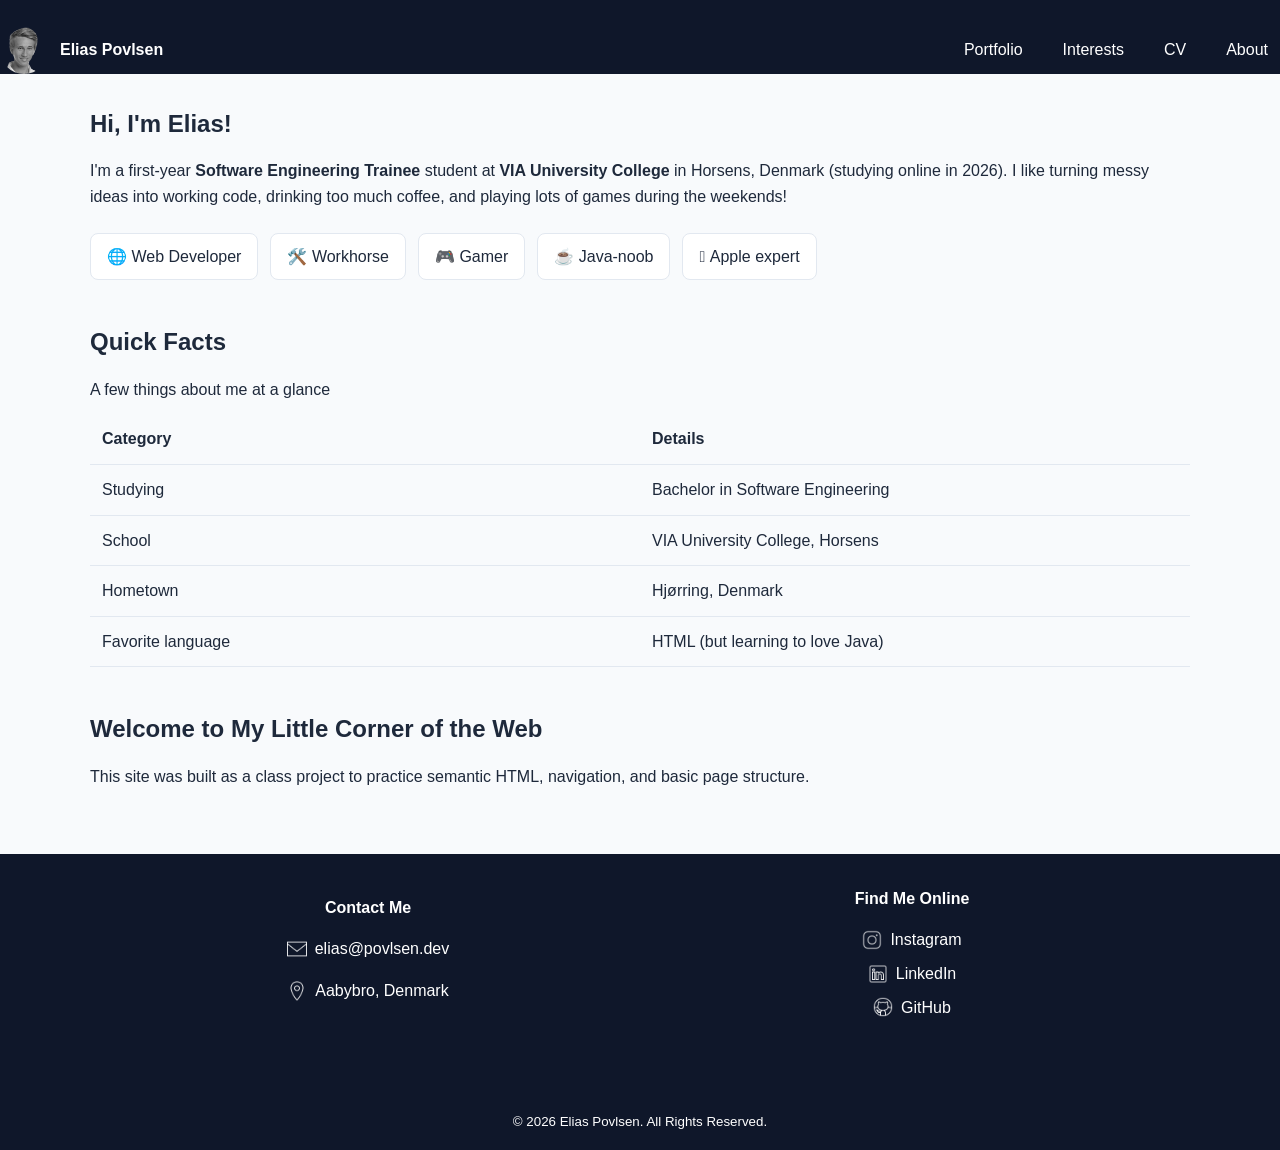
==== index.html @ 24a4d9d6 "Update index.html" ====
<!doctype html>
<html lang="en">
  <head>
    <meta charset="utf-8" />
    <meta name="viewport" content="width=device-width, initial-scale=1.0" />
    <link rel="stylesheet" href="styles/styles.css" />
    <link rel="icon" type="image/png" href="img/eleous.png" />
    <title>Elias Povlsen | Home</title>
  </head>
  <body>
    <header>
      <a href="/" class="brand">
        <img
          src="img/eleous.png"
          alt="Profile image of Elias Povlsen"
          class="logo-elias"
        />
        <p><strong>Elias Povlsen</strong></p>
      </a>

      <nav aria-label="Main navigation">
        <ul>
          <li><a href="portfolio.html">Portfolio</a></li>
          <li><a href="interests.html">Interests</a></li>
          <li><a href="cv.html">CV</a></li>
          <li><a href="about.html">About</a></li>
        </ul>
      </nav>
    </header>

    <main>
      <section>
        <h1>Hi, I'm Elias!</h1>
        <p>
          I'm a first-year <strong>Software Engineering Trainee</strong> student
          at <strong>VIA University College</strong> in Horsens, Denmark
          (studying online in 2026). I like turning messy ideas into working
          code, drinking too much coffee, and playing lots of games during the
          weekends!
        </p>
        <ul class="interests-list">
          <li>🌐 Web Developer</li>
          <li>🛠️ Workhorse</li>
          <li>🎮 Gamer</li>
           <li>☕ Java-noob</li>
           <li> Apple expert</li>
        </ul>
      </section>

      <section>
        <h2>Quick Facts</h2>
        <table>
          <caption>
            A few things about me at a glance
          </caption>
          <thead>
            <tr>
              <th>Category</th>
              <th>Details</th>
            </tr>
          </thead>
          <tbody>
            <tr>
              <td>Studying</td>
              <td>Bachelor in Software Engineering</td>
            </tr>
            <tr>
              <td>School</td>
              <td>VIA University College, Horsens</td>
            </tr>
            <tr>
              <td>Hometown</td>
              <td>Hjørring, Denmark</td>
            </tr>
            <tr>
              <td>Favorite language</td>
              <td>HTML (but learning to love Java)</td>
            </tr>
          </tbody>
        </table>
      </section>

      <section>
        <h2>Welcome to My Little Corner of the Web</h2>
        <p>
          This site was built as a class project to practice semantic HTML,
          navigation, and basic page structure.
        </p>
      </section>
    </main>

    <footer>
      <div class="footer-sections">
        <section class="contact">
          <p><strong>Contact Me</strong></p>

          <p>
            <a href="mailto:elias@povlsen.dev">
              <img src="img/email.png" alt="" />
              elias@povlsen.dev
            </a>
          </p>

          <p>
            <span>
              <img src="img/location.png" alt="" />
              Aabybro, Denmark
            </span>
          </p>
        </section>

        <section class="socials">
          <p><strong>Find Me Online</strong></p>
          <ul>
            <li>
              <a
                href="https://instagram.com/eliaspovlsen"
                target="_blank"
                rel="noopener noreferrer"
              >
                <img src="img/instagram.png" alt="" />
                Instagram
              </a>
            </li>

            <li>
              <a
                href="https://www.linkedin.com/in/elias-povlsen-b66466187/"
                target="_blank"
                rel="noopener noreferrer"
              >
                <img src="img/linkedin.png" alt="" />
                LinkedIn
              </a>
            </li>

            <li>
              <a
                href="https://github.com/klobb-hub"
                target="_blank"
                rel="noopener noreferrer"
              >
                <img src="img/github.png" alt="" />
                GitHub
              </a>
            </li>
          </ul>
        </section>
      </div>

      <p class="copyright">
        <small>&copy; 2026 Elias Povlsen. All Rights Reserved.</small>
      </p>
    </footer>
  </body>
</html>
---- styles/styles.css ----
/* =========================
   Base styles
   ========================= */

:root {
  --navbar-background: #0f172a;
  --accent: #3b82f6;
  --accent-hover: #60a5fa;
  --background: #f8fafc;
  --cards: #ffffff;
  --primary-text: #1e293b;
  --secondary-text: #64748b;
  --border: #e2e8f0;
  --success: #10b981;
  --footer: #ffffff;
}

* {
  box-sizing: border-box;
}

html {
  scroll-behavior: smooth;
}

body {
  margin: 0;
  font-family: Arial, sans-serif;
  line-height: 1.6;
  color: var(--primary-text);
  background: var(--background);
}

img {
  display: block;
  max-width: 100%;
  height: auto;
}

a {
  color: var(--accent);
}

a:hover {
  color: var(--accent-hover);
}

nav a,
footer a {
  color: inherit;
}

a:focus-visible {
  outline: 2px solid var(--accent);
  outline-offset: 3px;
}

main {
  width: 85%;
  max-width: 1100px;
  min-height: 60vh;
  margin-inline: auto;
  padding: 1rem 0;
}
/* =========================
   Header and navigation
   ========================= */

header {
  width: 100%;
  background-color: var(--navbar-background);
  color: white;
  display: flex;
  flex-direction: column;
  gap: 0.5rem;
  padding-top: 2%;
}

.brand {
  display: flex;
  align-items: center;
  justify-content: center;
  gap: 0.75rem;
  color: inherit;
  text-decoration: none;
}

.brand p {
  margin: 0;
}

.logo-elias {
  width: 48px;
  height: 48px;
  border-radius: 50%;
  object-fit: cover;
}

nav ul {
  display: flex;
  align-items: center;
  justify-content: center;
  flex-wrap: wrap;
  gap: 1rem;
  list-style: none;
  padding: 0;
  margin: 0;
}

nav a {
  display: block;
  padding: 0.5rem 0.75rem;
  text-decoration: none;
}

nav a:hover,
nav a:focus {
  text-decoration: underline;
}

/* =========================
   Main content
   ========================= */

section {
  margin-bottom: 3rem;
}

article {
  margin-bottom: 2rem;
}

h1,
h2 {
  line-height: 1.2;
}

table {
  width: 100%;
  border-collapse: collapse;
  overflow-wrap: anywhere;
}

th,
td {
  padding: 0.75rem;
  text-align: left;
  border-bottom: 1px solid var(--border);
}

th {
  width: 33%;
  }

caption {
  margin-bottom: 0.75rem;
  text-align: left;
}

/* =========================
   Lists styling
   ========================= */

.interests-list {
  list-style: none;
  padding: 0;
  margin: 1.5rem 0;
  display: flex;
  flex-wrap: wrap;
  gap: 0.75rem;
}

.interests-list li {
  padding: 0.6rem 1rem;
  background: var(--cards);
  border: 1px solid var(--border);
  border-radius: 8px;
}

/* =========================
   Grid use case:
   About / CV / general cards
   ========================= */

.content-grid {
  display: grid;
  grid-template-columns: 1fr;
  gap: 1.5rem;
}

.card {
  min-width: 0;
  padding: 1.25rem;
  background: var(--cards);
  border: 1px solid var(--border);
}

/* =========================
   Portfolio grid
   ========================= */

.projects {
  display: grid;
  grid-template-columns: 1fr;
  gap: 1.5rem;
}

.project {
  min-width: 0;
  padding: 1.5rem;
  background: var(--cards);
  border: 1px solid var(--border);
  border-radius: 8px;
  display: grid;
  grid-template-columns: 1fr;
  gap: 1.5rem;
  align-items: start;
}

.project p {
  overflow-wrap: break-word;
}

.project img {
  width: 100%;
  aspect-ratio: 16 / 9;
  object-fit: cover;
}

/* =========================
   Footer
   ========================= */

footer {
  width: 100%;
  background: var(--navbar-background);
  color: var(--footer);
  padding: 1rem 0;
}

.footer-sections {
  width: 90%;
  max-width: 1100px;
  margin: 0 auto;
  display: flex;
  flex-direction: column;
  align-items: center;
  text-align: center;
  gap: 0rem;
}

.contact,
.socials {
  flex: 1;
  text-align: center;
}

.contact a,
.contact span {
  display: flex;
  align-items: center;
  justify-content: center;
  gap: 0.5rem;
  width: fit-content;
  margin: 0 auto;
  text-decoration: none;
}

.contact img,
.socials img {
  width: 20px;
  height: 20px;
}

.socials ul {
  list-style: none;
  padding: 0;
  margin: 0;
}

.socials li {
  margin-bottom: 0.5rem;
}

.socials a {
  display: flex;
  align-items: center;
  justify-content: center;
  gap: 0.5rem;
  width: fit-content;
  margin: 0 auto;
  text-decoration: none;
}

.copyright {
  width: 90%;
  max-width: 1100px;
  margin: 2rem auto 0;
  text-align: center;
}

/* =========================
   375px - Small mobile
   ========================= */

@media (max-width: 375px) {
  main {
    width: 92%;
  }

  nav ul {
    gap: 0.5rem;
  }

  nav a {
    padding: 0.4rem 0.5rem;
  }

  .card {
    padding: 1rem;
  }

  .project {
    padding: 1rem;
  }

  th,
  td {
    padding: 0.5rem;
  }
}

/* =========================
   768px - Phones / Tablets
   ========================= */

@media (min-width: 768px) {
  header {
    flex-direction: row;
    justify-content: space-between;
    align-items: center;
  }

  nav ul {
    justify-content: flex-end;
  }

  .content-grid {
    grid-template-columns: repeat(2, 1fr);
  }

  .projects {
    grid-template-columns: repeat(2, 1fr);
  }

  .footer-sections {
    flex-direction: row;
  }
}

/* =========================
   1024px - Desktop
   ========================= */

@media (min-width: 1024px) {
  main {
    width: 95%;
    padding: 1rem 0;
  }

  .brand {
    justify-content: flex-start;
  }

  header {
    flex-direction: row;
    justify-content: space-between;
    align-items: center;
  }

  .footer-sections,
  .copyright {
    width: 85%;
  }

  .projects {
    grid-template-columns: repeat(3, 1fr);
  }
}
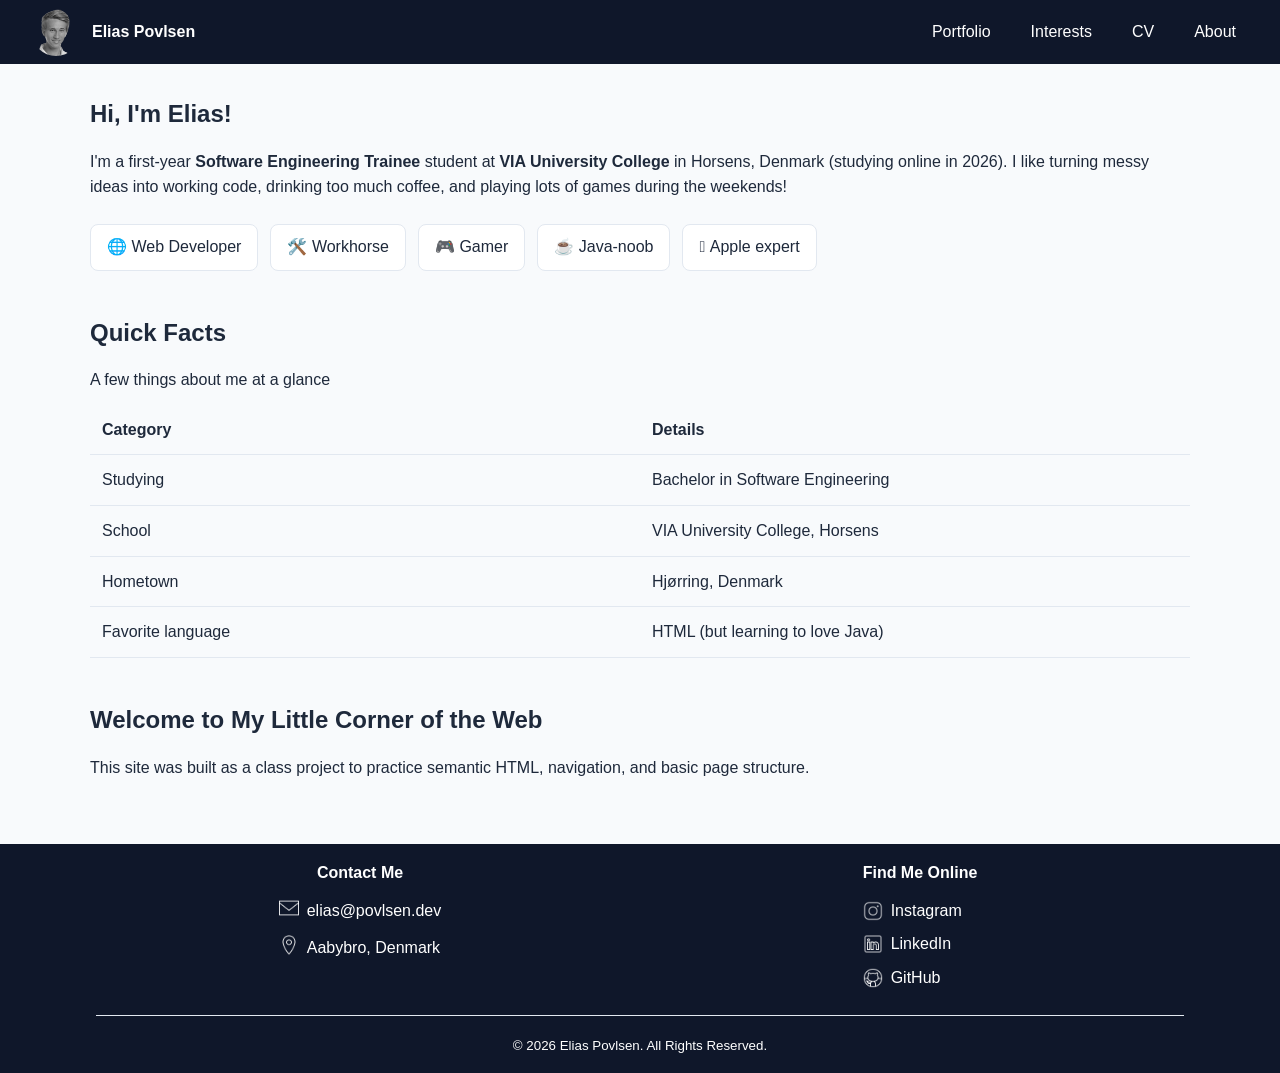
==== commit a26da13f: "Update index.html" ====
--- a/index.html
+++ b/index.html
@@ -13,8 +13,7 @@
         <img
           src="img/eleous.png"
           alt="Profile image of Elias Povlsen"
-          class="logo-elias"
-        />
+          class="logo-elias">
         <p><strong>Elias Povlsen</strong></p>
       </a>
 
@@ -96,14 +95,14 @@
 
           <p>
             <a href="mailto:elias@povlsen.dev">
-              <img src="img/email.png" alt="" />
+              <img src="img/email.png" alt="">
               elias@povlsen.dev
             </a>
           </p>
 
           <p>
             <span>
-              <img src="img/location.png" alt="" />
+              <img src="img/location.png" alt="">
               Aabybro, Denmark
             </span>
           </p>
@@ -118,7 +117,7 @@
                 target="_blank"
                 rel="noopener noreferrer"
               >
-                <img src="img/instagram.png" alt="" />
+                <img src="img/instagram.png" alt="">
                 Instagram
               </a>
             </li>
@@ -129,7 +128,7 @@
                 target="_blank"
                 rel="noopener noreferrer"
               >
-                <img src="img/linkedin.png" alt="" />
+                <img src="img/linkedin.png" alt="">
                 LinkedIn
               </a>
             </li>
@@ -140,7 +139,7 @@
                 target="_blank"
                 rel="noopener noreferrer"
               >
-                <img src="img/github.png" alt="" />
+                <img src="img/github.png" alt="">
                 GitHub
               </a>
             </li>
--- a/styles/styles.css
+++ b/styles/styles.css
@@ -3,16 +3,13 @@
    ========================= */
 
 :root {
-  --navbar-background: #0f172a;
-  --accent: #3b82f6;
+  --navbar-footer-background: #0f172a;
   --accent-hover: #60a5fa;
   --background: #f8fafc;
   --cards: #ffffff;
   --primary-text: #1e293b;
-  --secondary-text: #64748b;
   --border: #e2e8f0;
-  --success: #10b981;
-  --footer: #ffffff;
+  --navbar-footer-text: #ffffff;
 }
 
 * {
@@ -20,7 +17,7 @@
 }
 
 html {
-  scroll-behavior: smooth;
+  scroll-behavior: auto;
 }
 
 body {
@@ -37,22 +34,14 @@
   height: auto;
 }
 
-a {
-  color: var(--accent);
-}
-
 a:hover {
   color: var(--accent-hover);
+  transition: 0.5s;
 }
 
 nav a,
 footer a {
   color: inherit;
-}
-
-a:focus-visible {
-  outline: 2px solid var(--accent);
-  outline-offset: 3px;
 }
 
 main {
@@ -62,20 +51,20 @@
   margin-inline: auto;
   padding: 1rem 0;
 }
+
 /* =========================
    Header and navigation
    ========================= */
 
 header {
   width: 100%;
-  background-color: var(--navbar-background);
-  color: white;
+  background-color: var(--navbar-footer-background);
+  color: var(--navbar-footer-text);
   display: flex;
   flex-direction: column;
   gap: 0.5rem;
-  padding-top: 2%;
-}
-
+  padding: 0.5rem 2rem;
+}
 .brand {
   display: flex;
   align-items: center;
@@ -115,7 +104,7 @@
 
 nav a:hover,
 nav a:focus {
-  text-decoration: underline;
+  text-decoration: solid;
 }
 
 /* =========================
@@ -138,7 +127,6 @@
 table {
   width: 100%;
   border-collapse: collapse;
-  overflow-wrap: anywhere;
 }
 
 th,
@@ -146,11 +134,12 @@
   padding: 0.75rem;
   text-align: left;
   border-bottom: 1px solid var(--border);
+  overflow-wrap: break-word;
 }
 
 th {
   width: 33%;
-  }
+}
 
 caption {
   margin-bottom: 0.75rem;
@@ -178,8 +167,8 @@
 }
 
 /* =========================
-   Grid use case:
-   About / CV / general cards
+   Grids:
+   About / CV / interests / portfolio / general cards
    ========================= */
 
 .content-grid {
@@ -198,12 +187,6 @@
 /* =========================
    Portfolio grid
    ========================= */
-
-.projects {
-  display: grid;
-  grid-template-columns: 1fr;
-  gap: 1.5rem;
-}
 
 .project {
   min-width: 0;
@@ -233,36 +216,37 @@
 
 footer {
   width: 100%;
-  background: var(--navbar-background);
-  color: var(--footer);
+  background: var(--navbar-footer-background);
+  color: var(--navbar-footer-text);
   padding: 1rem 0;
 }
 
 .footer-sections {
   width: 90%;
   max-width: 1100px;
-  margin: 0 auto;
-  display: flex;
-  flex-direction: column;
-  align-items: center;
-  text-align: center;
-  gap: 0rem;
+  margin: auto;
+  display: grid;
+  grid-template-columns: 1fr 1fr;
+  gap: 2rem;
+  justify-items: center;
+  align-items: start;
+  text-align: left;
 }
 
 .contact,
 .socials {
-  flex: 1;
+  margin: 0;
   text-align: center;
+  align-items: center;
 }
 
 .contact a,
-.contact span {
-  display: flex;
-  align-items: center;
-  justify-content: center;
+.contact span,
+.socials a {
+  display: flex;
+  justify-content: flex-start;
   gap: 0.5rem;
-  width: fit-content;
-  margin: 0 auto;
+    width: fit-content;
   text-decoration: none;
 }
 
@@ -272,10 +256,15 @@
   height: 20px;
 }
 
+.contact p,
+.socials p {
+  margin: 0 0 0.75rem;
+}
+
 .socials ul {
   list-style: none;
+  margin: 0;
   padding: 0;
-  margin: 0;
 }
 
 .socials li {
@@ -285,17 +274,17 @@
 .socials a {
   display: flex;
   align-items: center;
-  justify-content: center;
+  justify-content: flex-start;
   gap: 0.5rem;
-  width: fit-content;
-  margin: 0 auto;
   text-decoration: none;
 }
 
 .copyright {
   width: 90%;
   max-width: 1100px;
-  margin: 2rem auto 0;
+  margin: 1rem auto 0;
+  padding-top: 1rem;
+  border-top: 1px solid var(--border);
   text-align: center;
 }
 
@@ -327,6 +316,14 @@
   th,
   td {
     padding: 0.5rem;
+  }
+
+  .footer-sections {
+    grid-template-columns: 1fr;
+  }
+
+  .copyright {
+    width: 92%;
   }
 }
 
@@ -349,12 +346,8 @@
     grid-template-columns: repeat(2, 1fr);
   }
 
-  .projects {
-    grid-template-columns: repeat(2, 1fr);
-  }
-
   .footer-sections {
-    flex-direction: row;
+    grid-template-columns: 1fr 1fr;
   }
 }
 
@@ -372,18 +365,12 @@
     justify-content: flex-start;
   }
 
-  header {
-    flex-direction: row;
-    justify-content: space-between;
-    align-items: center;
-  }
-
   .footer-sections,
   .copyright {
     width: 85%;
   }
 
-  .projects {
+  .content-grid {
     grid-template-columns: repeat(3, 1fr);
   }
 }
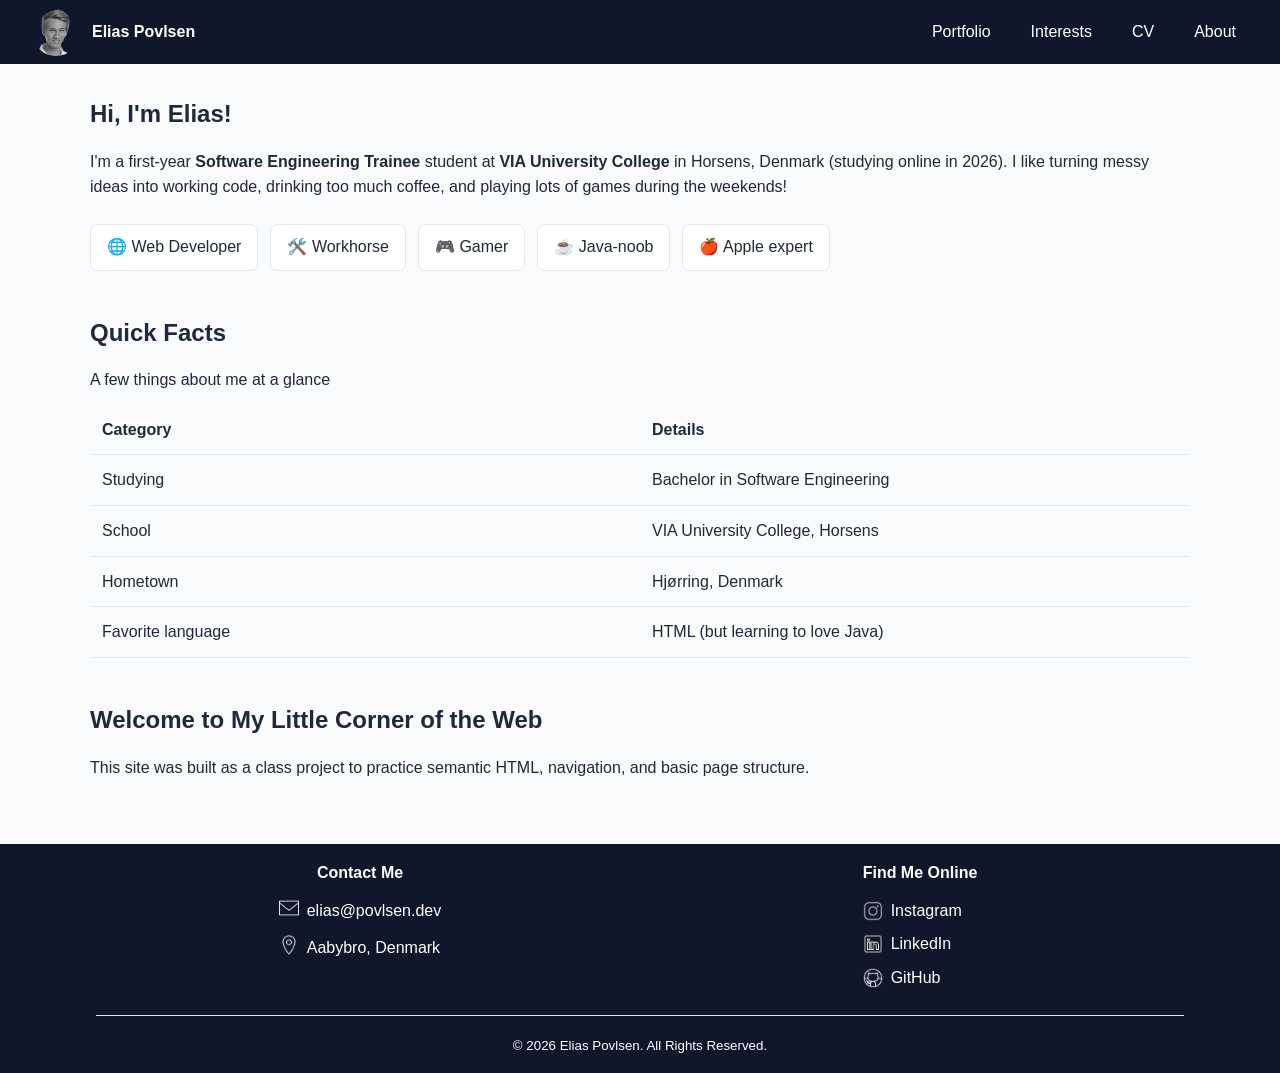
==== commit a68872a1: "Update index.html" ====
--- a/index.html
+++ b/index.html
@@ -2,9 +2,9 @@
 <html lang="en">
   <head>
     <meta charset="utf-8" />
-    <meta name="viewport" content="width=device-width, initial-scale=1.0" />
-    <link rel="stylesheet" href="styles/styles.css" />
-    <link rel="icon" type="image/png" href="img/eleous.png" />
+    <meta name="viewport" content="width=device-width, initial-scale=1.0">
+    <link rel="stylesheet" href="styles/styles.css">
+    <link rel="icon" type="image/png" href="img/eleous.png">
     <title>Elias Povlsen | Home</title>
   </head>
   <body>
@@ -42,7 +42,7 @@
           <li>🛠️ Workhorse</li>
           <li>🎮 Gamer</li>
            <li>☕ Java-noob</li>
-           <li> Apple expert</li>
+           <li>🍎 Apple expert</li>
         </ul>
       </section>
 
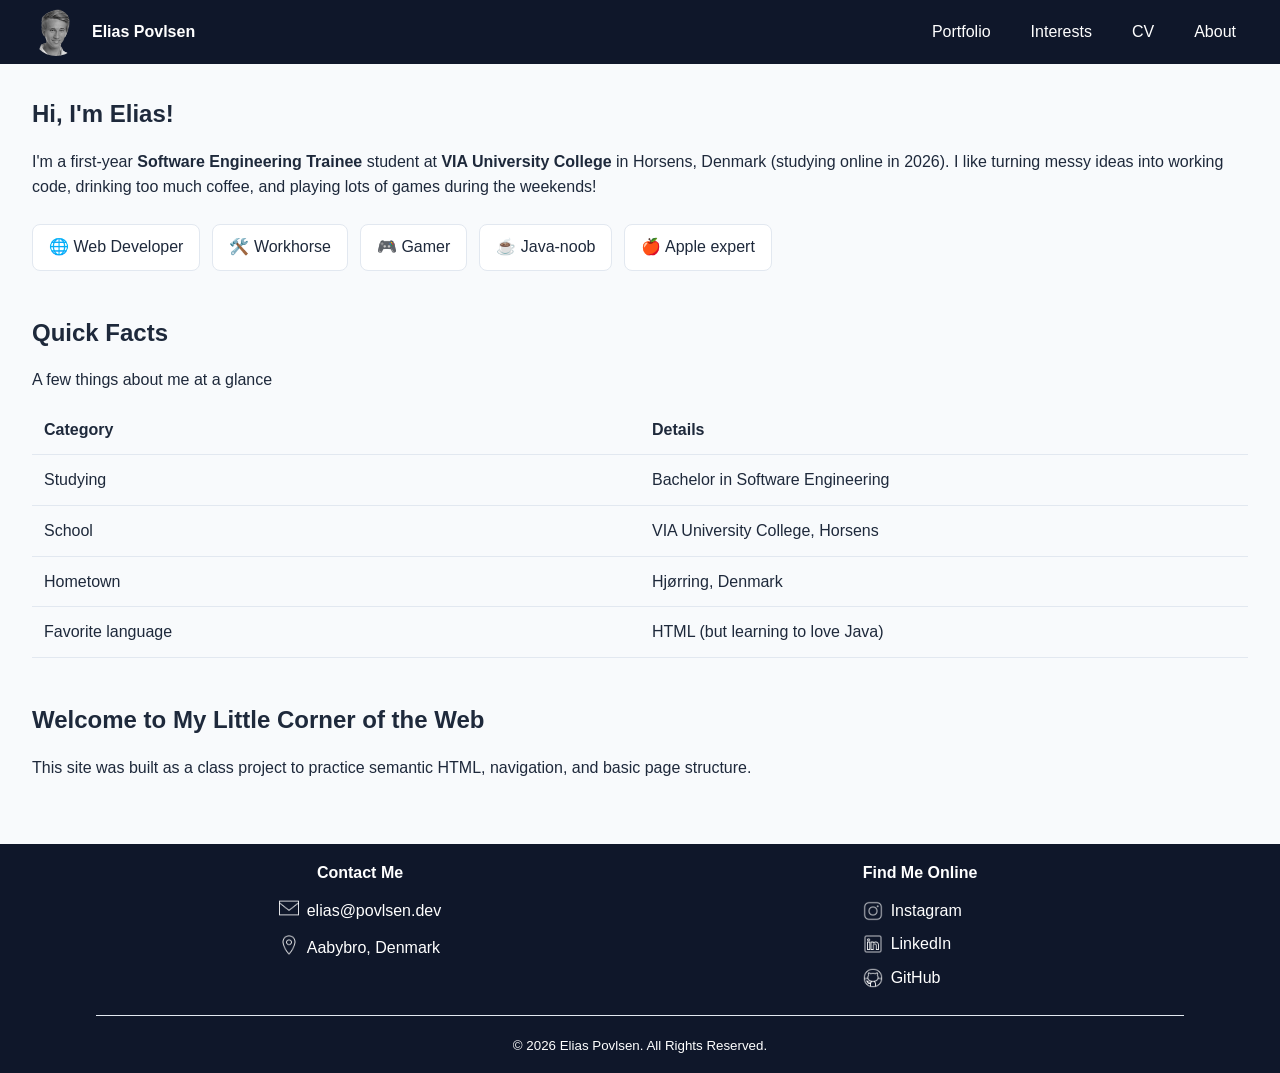
==== commit 7c097993: "yea" ====
--- a/index.html
+++ b/index.html
@@ -2,9 +2,9 @@
 <html lang="en">
   <head>
     <meta charset="utf-8" />
-    <meta name="viewport" content="width=device-width, initial-scale=1.0">
-    <link rel="stylesheet" href="styles/styles.css">
-    <link rel="icon" type="image/png" href="img/eleous.png">
+    <meta name="viewport" content="width=device-width, initial-scale=1.0" />
+    <link rel="stylesheet" href="styles/styles.css" />
+    <link rel="icon" type="image/png" href="img/eleous.png" />
     <title>Elias Povlsen | Home</title>
   </head>
   <body>
@@ -13,7 +13,8 @@
         <img
           src="img/eleous.png"
           alt="Profile image of Elias Povlsen"
-          class="logo-elias">
+          class="logo-elias"
+        />
         <p><strong>Elias Povlsen</strong></p>
       </a>
 
@@ -41,8 +42,8 @@
           <li>🌐 Web Developer</li>
           <li>🛠️ Workhorse</li>
           <li>🎮 Gamer</li>
-           <li>☕ Java-noob</li>
-           <li>🍎 Apple expert</li>
+          <li>☕ Java-noob</li>
+          <li>🍎 Apple expert</li>
         </ul>
       </section>
 
@@ -90,25 +91,25 @@
 
     <footer>
       <div class="footer-sections">
-        <section class="contact">
+        <div class="contact">
           <p><strong>Contact Me</strong></p>
 
           <p>
             <a href="mailto:elias@povlsen.dev">
-              <img src="img/email.png" alt="">
+              <img src="img/email.png" alt="email" />
               elias@povlsen.dev
             </a>
           </p>
 
           <p>
             <span>
-              <img src="img/location.png" alt="">
+              <img src="img/location.png" alt="location" />
               Aabybro, Denmark
             </span>
           </p>
-        </section>
+        </div>
 
-        <section class="socials">
+        <div class="socials">
           <p><strong>Find Me Online</strong></p>
           <ul>
             <li>
@@ -117,7 +118,7 @@
                 target="_blank"
                 rel="noopener noreferrer"
               >
-                <img src="img/instagram.png" alt="">
+                <img src="img/instagram.png" alt="instagram" />
                 Instagram
               </a>
             </li>
@@ -128,7 +129,7 @@
                 target="_blank"
                 rel="noopener noreferrer"
               >
-                <img src="img/linkedin.png" alt="">
+                <img src="img/linkedin.png" alt="linkedin" />
                 LinkedIn
               </a>
             </li>
@@ -139,12 +140,12 @@
                 target="_blank"
                 rel="noopener noreferrer"
               >
-                <img src="img/github.png" alt="">
+                <img src="img/github.png" alt="github" />
                 GitHub
               </a>
             </li>
           </ul>
-        </section>
+        </div>
       </div>
 
       <p class="copyright">
--- a/styles/styles.css
+++ b/styles/styles.css
@@ -46,7 +46,7 @@
 
 main {
   width: 85%;
-  max-width: 1100px;
+  max-width: 1600px;
   min-height: 60vh;
   margin-inline: auto;
   padding: 1rem 0;
@@ -126,6 +126,7 @@
 
 table {
   width: 100%;
+  table-layout: fixed;
   border-collapse: collapse;
 }
 
@@ -134,11 +135,6 @@
   padding: 0.75rem;
   text-align: left;
   border-bottom: 1px solid var(--border);
-  overflow-wrap: break-word;
-}
-
-th {
-  width: 33%;
 }
 
 caption {
@@ -246,7 +242,7 @@
   display: flex;
   justify-content: flex-start;
   gap: 0.5rem;
-    width: fit-content;
+  width: fit-content;
   text-decoration: none;
 }
 
@@ -342,10 +338,6 @@
     justify-content: flex-end;
   }
 
-  .content-grid {
-    grid-template-columns: repeat(2, 1fr);
-  }
-
   .footer-sections {
     grid-template-columns: 1fr 1fr;
   }
@@ -371,6 +363,6 @@
   }
 
   .content-grid {
-    grid-template-columns: repeat(3, 1fr);
-  }
-}
+    grid-template-columns: repeat(2, 1fr);
+  }
+}
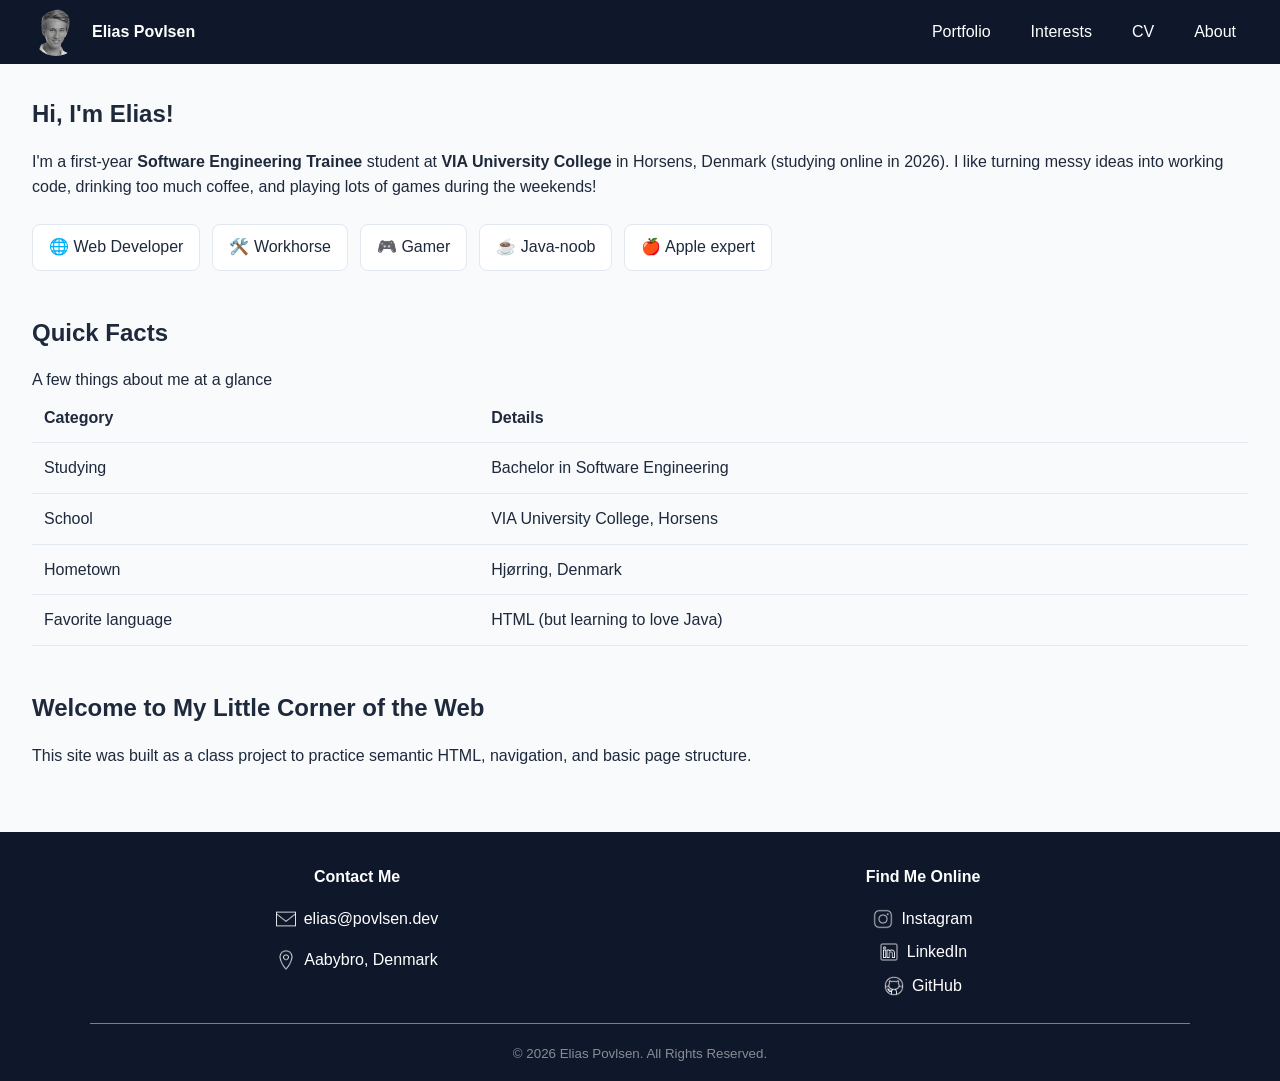
==== commit f8e52398: "Update index.html" ====
--- a/index.html
+++ b/index.html
@@ -49,10 +49,11 @@
 
       <section>
         <h2>Quick Facts</h2>
-        <table>
-          <caption>
+               <caption>
             A few things about me at a glance
           </caption>
+        <table>
+   
           <thead>
             <tr>
               <th>Category</th>
--- a/styles/styles.css
+++ b/styles/styles.css
@@ -1,76 +1,54 @@
-/* =========================
-   Base styles
-   ========================= */
+/* General */
 
 :root {
-  --navbar-footer-background: #0f172a;
-  --accent-hover: #60a5fa;
+  --dark: #0f172a;
+  --blue: #60a5fa;
   --background: #f8fafc;
-  --cards: #ffffff;
-  --primary-text: #1e293b;
+  --card: #ffffff;
+  --text: #1e293b;
   --border: #e2e8f0;
-  --navbar-footer-text: #ffffff;
 }
 
 * {
   box-sizing: border-box;
-}
-
-html {
-  scroll-behavior: auto;
 }
 
 body {
   margin: 0;
   font-family: Arial, sans-serif;
   line-height: 1.6;
-  color: var(--primary-text);
+  color: var(--text);
   background: var(--background);
 }
 
 img {
-  display: block;
   max-width: 100%;
   height: auto;
 }
 
 a:hover {
-  color: var(--accent-hover);
-  transition: 0.5s;
-}
-
-nav a,
-footer a {
-  color: inherit;
-}
-
-main {
-  width: 85%;
-  max-width: 1600px;
-  min-height: 60vh;
-  margin-inline: auto;
-  padding: 1rem 0;
-}
-
-/* =========================
-   Header and navigation
-   ========================= */
+  color: var(--blue);
+}
+
+
+/* Header */
 
 header {
-  width: 100%;
-  background-color: var(--navbar-footer-background);
-  color: var(--navbar-footer-text);
+  background: var(--dark);
+  color: white;
+  padding: 0.5rem 2rem;
+
   display: flex;
   flex-direction: column;
+  align-items: center;
   gap: 0.5rem;
-  padding: 0.5rem 2rem;
-}
+}
+
 .brand {
   display: flex;
   align-items: center;
-  justify-content: center;
   gap: 0.75rem;
-  color: inherit;
+  color: white;
   text-decoration: none;
 }
 
@@ -85,11 +63,12 @@
   object-fit: cover;
 }
 
+
+/* Navigation */
+
 nav ul {
   display: flex;
-  align-items: center;
   justify-content: center;
-  flex-wrap: wrap;
   gap: 1rem;
   list-style: none;
   padding: 0;
@@ -99,34 +78,55 @@
 nav a {
   display: block;
   padding: 0.5rem 0.75rem;
+  color: white;
   text-decoration: none;
 }
 
-nav a:hover,
-nav a:focus {
-  text-decoration: solid;
-}
-
-/* =========================
-   Main content
-   ========================= */
+
+/* Main content */
+
+main {
+  width: 85%;
+  max-width: 1600px;
+  min-height: 60vh;
+  margin: auto;
+  padding: 1rem 0;
+}
 
 section {
   margin-bottom: 3rem;
 }
 
-article {
-  margin-bottom: 2rem;
-}
+caption {
+  text-align: left;
+  }
 
 h1,
 h2 {
   line-height: 1.2;
 }
 
+
+/* Cards and grids */
+
+.content-grid {
+  display: grid;
+  grid-template-columns: 1fr;
+  gap: 1.5rem;
+}
+
+.card {
+  min-width: 0;
+  padding: 1.25rem;
+  background: var(--card);
+  border: 1px solid var(--border);
+}
+
+
+/* Tables */
+
 table {
   width: 100%;
-  table-layout: fixed;
   border-collapse: collapse;
 }
 
@@ -137,67 +137,45 @@
   border-bottom: 1px solid var(--border);
 }
 
-caption {
-  margin-bottom: 0.75rem;
-  text-align: left;
-}
-
-/* =========================
-   Lists styling
-   ========================= */
+.table-container {
+  overflow-x: auto;
+}
+
+.scroll-hint {
+display: block;
+    text-align: left;
+    margin-top: 0.4rem;
+    opacity: 0.5;}
+
+
+/* Lists */
 
 .interests-list {
+  display: flex;
+  flex-wrap: wrap;
+  gap: 0.75rem;
   list-style: none;
   padding: 0;
   margin: 1.5rem 0;
-  display: flex;
-  flex-wrap: wrap;
-  gap: 0.75rem;
 }
 
 .interests-list li {
   padding: 0.6rem 1rem;
-  background: var(--cards);
+  background: var(--card);
   border: 1px solid var(--border);
   border-radius: 8px;
 }
 
-/* =========================
-   Grids:
-   About / CV / interests / portfolio / general cards
-   ========================= */
-
-.content-grid {
-  display: grid;
-  grid-template-columns: 1fr;
-  gap: 1.5rem;
-}
-
-.card {
-  min-width: 0;
-  padding: 1.25rem;
-  background: var(--cards);
-  border: 1px solid var(--border);
-}
-
-/* =========================
-   Portfolio grid
-   ========================= */
+
+/* Portfolio */
 
 .project {
-  min-width: 0;
   padding: 1.5rem;
-  background: var(--cards);
+  background: var(--card);
   border: 1px solid var(--border);
   border-radius: 8px;
   display: grid;
-  grid-template-columns: 1fr;
   gap: 1.5rem;
-  align-items: start;
-}
-
-.project p {
-  overflow-wrap: break-word;
 }
 
 .project img {
@@ -206,14 +184,12 @@
   object-fit: cover;
 }
 
-/* =========================
-   Footer
-   ========================= */
+
+/* Footer */
 
 footer {
-  width: 100%;
-  background: var(--navbar-footer-background);
-  color: var(--navbar-footer-text);
+  background: var(--dark);
+  color: white;
   padding: 1rem 0;
 }
 
@@ -224,26 +200,30 @@
   display: grid;
   grid-template-columns: 1fr 1fr;
   gap: 2rem;
-  justify-items: center;
-  align-items: start;
-  text-align: left;
-}
-
-.contact,
-.socials {
-  margin: 0;
   text-align: center;
-  align-items: center;
 }
 
 .contact a,
 .contact span,
 .socials a {
   display: flex;
-  justify-content: flex-start;
+  align-items: center;
   gap: 0.5rem;
   width: fit-content;
+  margin: auto;
+  color: white;
   text-decoration: none;
+}
+
+.contact a:hover,
+.socials a:hover {
+  color: var(--blue);
+}
+
+caption {
+  font-size: 0.9rem;
+  opacity: 0.7;
+  text-align: center;
 }
 
 .contact img,
@@ -252,27 +232,14 @@
   height: 20px;
 }
 
-.contact p,
-.socials p {
-  margin: 0 0 0.75rem;
-}
-
 .socials ul {
   list-style: none;
+  padding: 0;
   margin: 0;
-  padding: 0;
 }
 
 .socials li {
   margin-bottom: 0.5rem;
-}
-
-.socials a {
-  display: flex;
-  align-items: center;
-  justify-content: flex-start;
-  gap: 0.5rem;
-  text-decoration: none;
 }
 
 .copyright {
@@ -282,11 +249,11 @@
   padding-top: 1rem;
   border-top: 1px solid var(--border);
   text-align: center;
-}
-
-/* =========================
-   375px - Small mobile
-   ========================= */
+  opacity: 0.5;
+}
+
+
+/* Small screens */
 
 @media (max-width: 375px) {
   main {
@@ -301,10 +268,7 @@
     padding: 0.4rem 0.5rem;
   }
 
-  .card {
-    padding: 1rem;
-  }
-
+  .card,
   .project {
     padding: 1rem;
   }
@@ -317,52 +281,35 @@
   .footer-sections {
     grid-template-columns: 1fr;
   }
-
-  .copyright {
-    width: 92%;
-  }
-}
-
-/* =========================
-   768px - Phones / Tablets
-   ========================= */
+}
+
+
+/* Tablet */
 
 @media (min-width: 768px) {
   header {
     flex-direction: row;
     justify-content: space-between;
-    align-items: center;
   }
 
   nav ul {
     justify-content: flex-end;
   }
-
-  .footer-sections {
-    grid-template-columns: 1fr 1fr;
-  }
-}
-
-/* =========================
-   1024px - Desktop
-   ========================= */
-
-@media (min-width: 1024px) {
+  
+  .scroll-hint {
+    display: none;
+  }
+}
+
+
+/* Desktop */
+
+@media (min-width: 1200px) {
   main {
     width: 95%;
-    padding: 1rem 0;
-  }
-
-  .brand {
-    justify-content: flex-start;
-  }
-
-  .footer-sections,
-  .copyright {
-    width: 85%;
   }
 
   .content-grid {
-    grid-template-columns: repeat(2, 1fr);
-  }
-}
+    grid-template-columns: 1fr 1fr;
+  }
+}
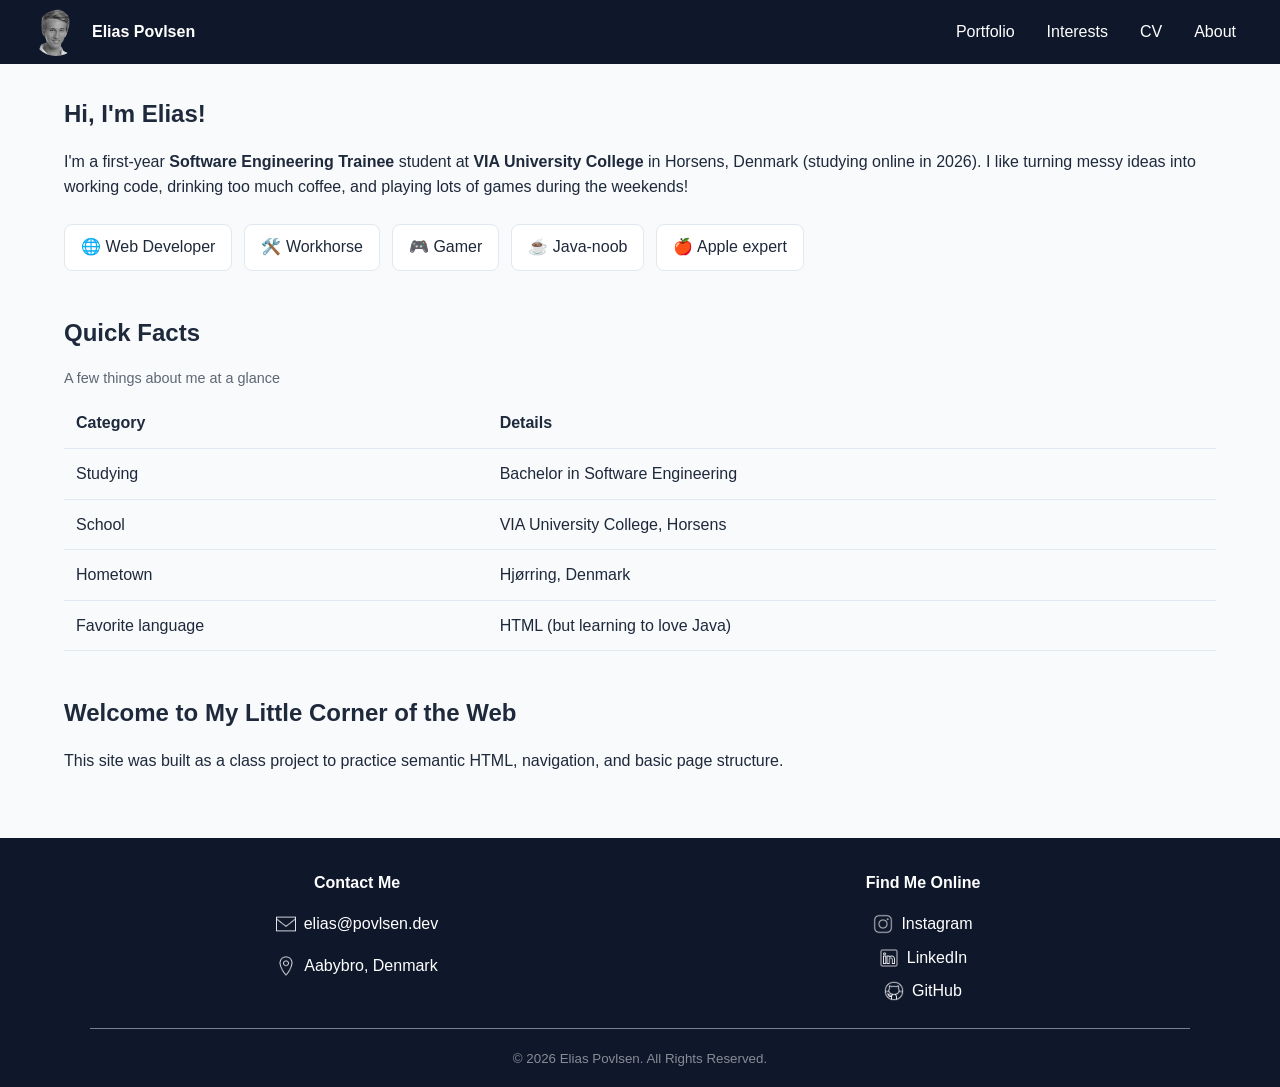
==== commit 0e1eee0c: "Update index.html" ====
--- a/index.html
+++ b/index.html
@@ -49,11 +49,10 @@
 
       <section>
         <h2>Quick Facts</h2>
-               <caption>
+        <table>
+           <caption>
             A few things about me at a glance
           </caption>
-        <table>
-   
           <thead>
             <tr>
               <th>Category</th>
--- a/styles/styles.css
+++ b/styles/styles.css
@@ -1,5 +1,6 @@
-/* General */
-
+/* =========================
+   General
+   ========================= */
 :root {
   --dark: #0f172a;
   --blue: #60a5fa;
@@ -8,11 +9,12 @@
   --text: #1e293b;
   --border: #e2e8f0;
 }
-
 * {
   box-sizing: border-box;
 }
-
+html {
+  scroll-behavior: smooth;
+}
 body {
   margin: 0;
   font-family: Arial, sans-serif;
@@ -20,30 +22,32 @@
   color: var(--text);
   background: var(--background);
 }
-
 img {
   max-width: 100%;
   height: auto;
 }
-
+a {
+  color: inherit;
+}
 a:hover {
   color: var(--blue);
 }
-
-
-/* Header */
-
+a:focus-visible {
+  outline: 2px solid var(--blue);
+  outline-offset: 3px;
+}
+/* =========================
+   Header
+   ========================= */
 header {
   background: var(--dark);
   color: white;
   padding: 0.5rem 2rem;
-
   display: flex;
   flex-direction: column;
   align-items: center;
   gap: 0.5rem;
 }
-
 .brand {
   display: flex;
   align-items: center;
@@ -51,105 +55,95 @@
   color: white;
   text-decoration: none;
 }
-
 .brand p {
   margin: 0;
 }
-
 .logo-elias {
   width: 48px;
   height: 48px;
   border-radius: 50%;
   object-fit: cover;
 }
-
-
-/* Navigation */
-
+/* =========================
+   Navigation
+   ========================= */
 nav ul {
   display: flex;
+  flex-wrap: wrap;
   justify-content: center;
-  gap: 1rem;
+  gap: 0.5rem;
   list-style: none;
   padding: 0;
   margin: 0;
 }
-
 nav a {
   display: block;
   padding: 0.5rem 0.75rem;
   color: white;
   text-decoration: none;
 }
-
-
-/* Main content */
-
+/* =========================
+   Main content
+   ========================= */
 main {
-  width: 85%;
-  max-width: 1600px;
+  width: min(90%, 1200px);
   min-height: 60vh;
   margin: auto;
   padding: 1rem 0;
 }
-
 section {
   margin-bottom: 3rem;
 }
-
-caption {
-  text-align: left;
-  }
-
 h1,
 h2 {
   line-height: 1.2;
 }
-
-
-/* Cards and grids */
-
+/* =========================
+   Cards and grids
+   ========================= */
 .content-grid {
   display: grid;
   grid-template-columns: 1fr;
   gap: 1.5rem;
 }
-
 .card {
   min-width: 0;
   padding: 1.25rem;
   background: var(--card);
   border: 1px solid var(--border);
-}
-
-
-/* Tables */
-
+  border-radius: 8px;
+}
+/* =========================
+   Tables
+   ========================= */
 table {
   width: 100%;
   border-collapse: collapse;
 }
-
+caption {
+  margin-bottom: 0.5rem;
+  font-size: 0.9rem;
+  opacity: 0.7;
+  text-align: left;
+}
 th,
 td {
   padding: 0.75rem;
   text-align: left;
   border-bottom: 1px solid var(--border);
 }
-
 .table-container {
   overflow-x: auto;
 }
-
 .scroll-hint {
-display: block;
-    text-align: left;
-    margin-top: 0.4rem;
-    opacity: 0.5;}
-
-
-/* Lists */
-
+  display: block;
+  margin-top: 0.4rem;
+  text-align: left;
+  opacity: 0.5;
+}
+/* =========================
+   Lists
+   ========================= */
 .interests-list {
   display: flex;
   flex-wrap: wrap;
@@ -158,18 +152,17 @@
   padding: 0;
   margin: 1.5rem 0;
 }
-
 .interests-list li {
   padding: 0.6rem 1rem;
   background: var(--card);
   border: 1px solid var(--border);
   border-radius: 8px;
 }
-
-
-/* Portfolio */
-
+/* =========================
+   Portfolio
+   ========================= */
 .project {
+  min-width: 0;
   padding: 1.5rem;
   background: var(--card);
   border: 1px solid var(--border);
@@ -177,32 +170,28 @@
   display: grid;
   gap: 1.5rem;
 }
-
 .project img {
   width: 100%;
   aspect-ratio: 16 / 9;
   object-fit: cover;
-}
-
-
-/* Footer */
-
+  border-radius: 6px;
+}
+/* =========================
+   Footer
+   ========================= */
 footer {
   background: var(--dark);
   color: white;
   padding: 1rem 0;
 }
-
 .footer-sections {
-  width: 90%;
-  max-width: 1100px;
+  width: min(90%, 1100px);
   margin: auto;
   display: grid;
   grid-template-columns: 1fr 1fr;
   gap: 2rem;
   text-align: center;
 }
-
 .contact a,
 .contact span,
 .socials a {
@@ -214,102 +203,80 @@
   color: white;
   text-decoration: none;
 }
-
 .contact a:hover,
 .socials a:hover {
   color: var(--blue);
 }
-
-caption {
-  font-size: 0.9rem;
-  opacity: 0.7;
-  text-align: center;
-}
-
 .contact img,
 .socials img {
   width: 20px;
   height: 20px;
 }
-
 .socials ul {
   list-style: none;
   padding: 0;
   margin: 0;
 }
-
 .socials li {
   margin-bottom: 0.5rem;
 }
-
 .copyright {
-  width: 90%;
-  max-width: 1100px;
+  width: min(90%, 1100px);
   margin: 1rem auto 0;
   padding-top: 1rem;
   border-top: 1px solid var(--border);
   text-align: center;
   opacity: 0.5;
 }
-
-
-/* Small screens */
-
+/* =========================
+   Small screens
+   ========================= */
 @media (max-width: 375px) {
   main {
     width: 92%;
   }
-
+  header {
+    padding-inline: 1rem;
+  }
   nav ul {
-    gap: 0.5rem;
-  }
-
+    gap: 0.25rem;
+  }
   nav a {
     padding: 0.4rem 0.5rem;
   }
-
   .card,
   .project {
     padding: 1rem;
   }
-
   th,
   td {
     padding: 0.5rem;
   }
-
   .footer-sections {
     grid-template-columns: 1fr;
-  }
-}
-
-
-/* Tablet */
-
+    gap: 1rem;
+  }
+}
+/* =========================
+   Tablet
+   ========================= */
 @media (min-width: 768px) {
   header {
     flex-direction: row;
     justify-content: space-between;
   }
-
   nav ul {
     justify-content: flex-end;
   }
-  
   .scroll-hint {
     display: none;
   }
 }
-
-
-/* Desktop */
-
+/* =========================
+   Desktop
+   ========================= */
 @media (min-width: 1200px) {
-  main {
-    width: 95%;
-  }
-
   .content-grid {
     grid-template-columns: 1fr 1fr;
   }
-}
+}
